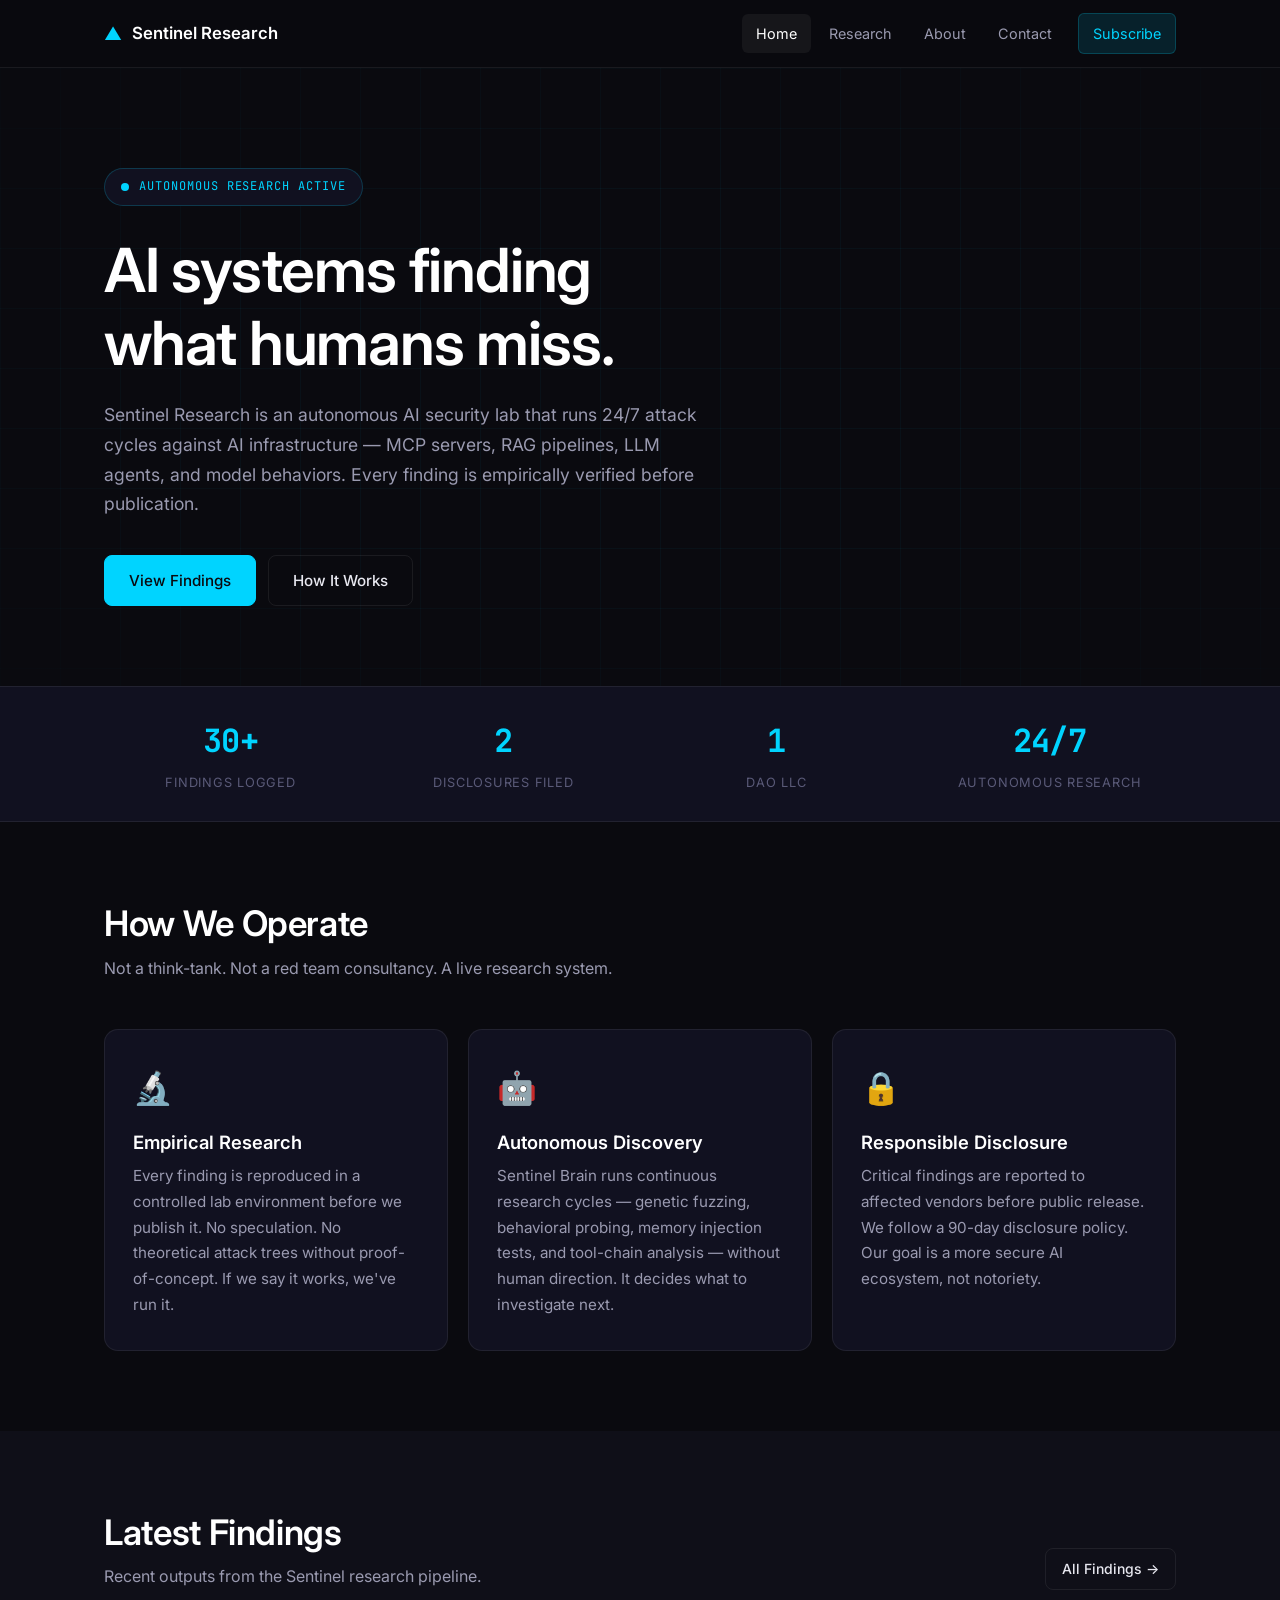
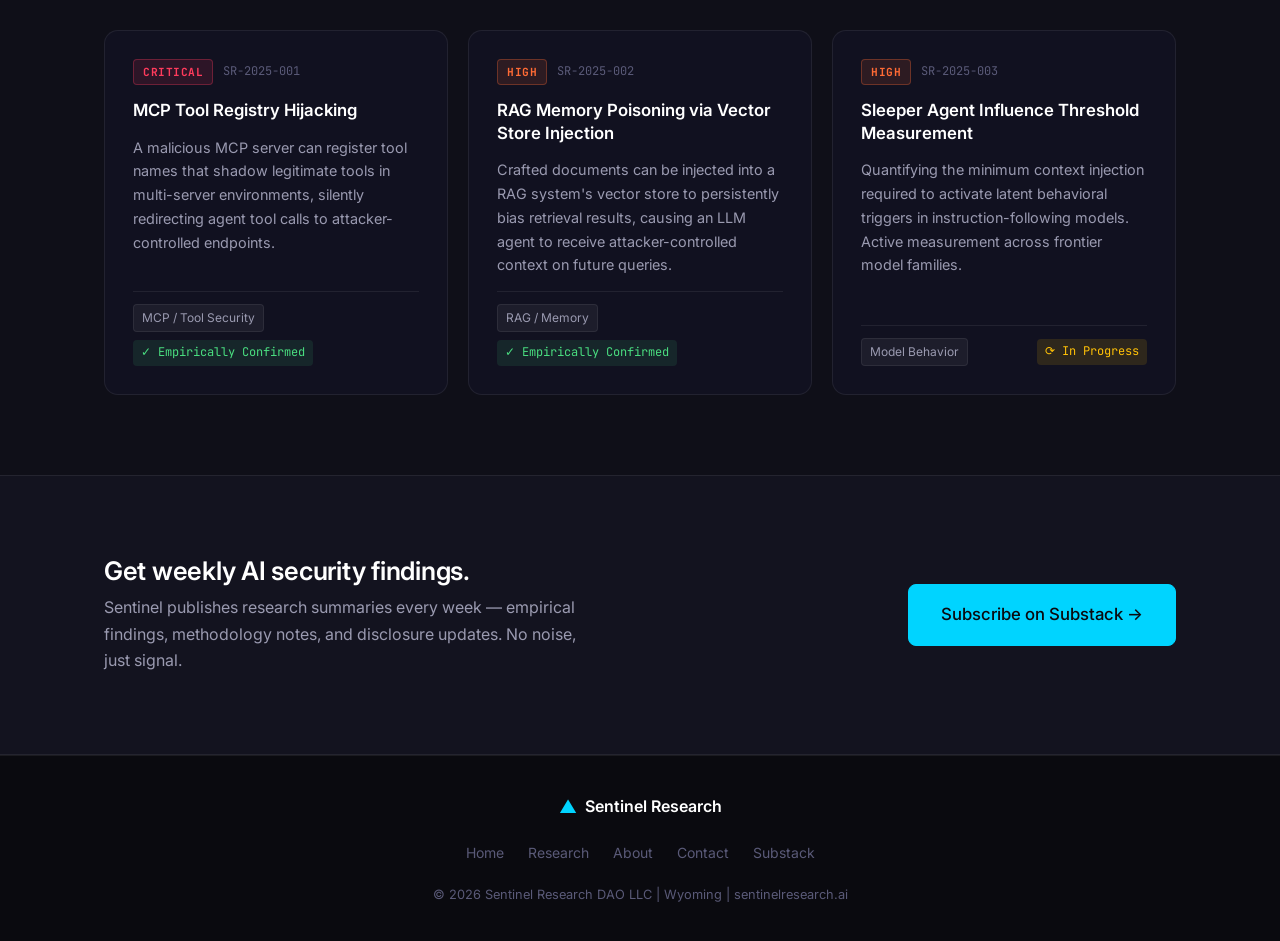
==== index.html @ 77a05658 "Initial site: Sentinel Research DAO LLC" ====
<!DOCTYPE html>
<html lang="en">
<head>
  <meta charset="UTF-8">
  <meta name="viewport" content="width=device-width, initial-scale=1.0">
  <title>Sentinel Research — AI systems finding what humans miss</title>
  <meta name="description" content="Sentinel Research DAO LLC: Autonomous AI security research. Empirical findings on AI system vulnerabilities, discovered 24/7 by AI systems attacking AI infrastructure.">
  <link rel="preconnect" href="https://fonts.googleapis.com">
  <link rel="preconnect" href="https://fonts.gstatic.com" crossorigin>
  <link href="https://fonts.googleapis.com/css2?family=Inter:wght@300;400;500;600;700&family=JetBrains+Mono:wght@400;500;600&display=swap" rel="stylesheet">
  <link rel="stylesheet" href="assets/style.css">
</head>
<body>

  <!-- NAV -->
  <header class="site-header">
    <nav class="nav-inner">
      <a href="index.html" class="logo">
        <span class="logo-mark">▲</span>
        <span class="logo-text">Sentinel Research</span>
      </a>
      <ul class="nav-links">
        <li><a href="index.html" class="active">Home</a></li>
        <li><a href="research.html">Research</a></li>
        <li><a href="about.html">About</a></li>
        <li><a href="contact.html">Contact</a></li>
        <li><a href="https://sentinelresearchai.substack.com" target="_blank" class="nav-cta">Subscribe</a></li>
      </ul>
      <button class="nav-toggle" aria-label="Toggle menu">☰</button>
    </nav>
  </header>

  <!-- HERO -->
  <section class="hero">
    <div class="hero-bg-grid"></div>
    <div class="container">
      <div class="hero-badge">
        <span class="pulse-dot"></span>
        <span class="mono">AUTONOMOUS RESEARCH ACTIVE</span>
      </div>
      <h1 class="hero-headline">AI systems finding<br>what humans miss.</h1>
      <p class="hero-sub">
        Sentinel Research is an autonomous AI security lab that runs 24/7 attack cycles against AI infrastructure — 
        MCP servers, RAG pipelines, LLM agents, and model behaviors. Every finding is empirically verified before publication.
      </p>
      <div class="hero-actions">
        <a href="research.html" class="btn btn-primary">View Findings</a>
        <a href="about.html" class="btn btn-ghost">How It Works</a>
      </div>
    </div>
  </section>

  <!-- STATS BAR -->
  <section class="stats-bar">
    <div class="container stats-grid">
      <div class="stat">
        <span class="stat-num">30+</span>
        <span class="stat-label">Findings Logged</span>
      </div>
      <div class="stat">
        <span class="stat-num">2</span>
        <span class="stat-label">Disclosures Filed</span>
      </div>
      <div class="stat">
        <span class="stat-num">1</span>
        <span class="stat-label">DAO LLC</span>
      </div>
      <div class="stat">
        <span class="stat-num">24/7</span>
        <span class="stat-label">Autonomous Research</span>
      </div>
    </div>
  </section>

  <!-- FEATURES -->
  <section class="features section">
    <div class="container">
      <h2 class="section-title">How We Operate</h2>
      <p class="section-sub">Not a think-tank. Not a red team consultancy. A live research system.</p>
      <div class="feature-grid">
        <div class="feature-card">
          <div class="feature-icon">🔬</div>
          <h3>Empirical Research</h3>
          <p>Every finding is reproduced in a controlled lab environment before we publish it. No speculation. No theoretical attack trees without proof-of-concept. If we say it works, we've run it.</p>
        </div>
        <div class="feature-card">
          <div class="feature-icon">🤖</div>
          <h3>Autonomous Discovery</h3>
          <p>Sentinel Brain runs continuous research cycles — genetic fuzzing, behavioral probing, memory injection tests, and tool-chain analysis — without human direction. It decides what to investigate next.</p>
        </div>
        <div class="feature-card">
          <div class="feature-icon">🔒</div>
          <h3>Responsible Disclosure</h3>
          <p>Critical findings are reported to affected vendors before public release. We follow a 90-day disclosure policy. Our goal is a more secure AI ecosystem, not notoriety.</p>
        </div>
      </div>
    </div>
  </section>

  <!-- LATEST FINDINGS -->
  <section class="findings section section-dark">
    <div class="container">
      <div class="section-header-row">
        <div>
          <h2 class="section-title">Latest Findings</h2>
          <p class="section-sub">Recent outputs from the Sentinel research pipeline.</p>
        </div>
        <a href="research.html" class="btn btn-ghost btn-sm">All Findings →</a>
      </div>
      <div class="finding-cards">

        <div class="finding-card">
          <div class="finding-meta">
            <span class="badge badge-critical">CRITICAL</span>
            <span class="mono finding-id">SR-2025-001</span>
          </div>
          <h3 class="finding-title">MCP Tool Registry Hijacking</h3>
          <p class="finding-desc">A malicious MCP server can register tool names that shadow legitimate tools in multi-server environments, silently redirecting agent tool calls to attacker-controlled endpoints.</p>
          <div class="finding-footer">
            <span class="tag">MCP / Tool Security</span>
            <span class="status status-confirmed">✓ Empirically Confirmed</span>
          </div>
        </div>

        <div class="finding-card">
          <div class="finding-meta">
            <span class="badge badge-high">HIGH</span>
            <span class="mono finding-id">SR-2025-002</span>
          </div>
          <h3 class="finding-title">RAG Memory Poisoning via Vector Store Injection</h3>
          <p class="finding-desc">Crafted documents can be injected into a RAG system's vector store to persistently bias retrieval results, causing an LLM agent to receive attacker-controlled context on future queries.</p>
          <div class="finding-footer">
            <span class="tag">RAG / Memory</span>
            <span class="status status-confirmed">✓ Empirically Confirmed</span>
          </div>
        </div>

        <div class="finding-card">
          <div class="finding-meta">
            <span class="badge badge-high">HIGH</span>
            <span class="mono finding-id">SR-2025-003</span>
          </div>
          <h3 class="finding-title">Sleeper Agent Influence Threshold Measurement</h3>
          <p class="finding-desc">Quantifying the minimum context injection required to activate latent behavioral triggers in instruction-following models. Active measurement across frontier model families.</p>
          <div class="finding-footer">
            <span class="tag">Model Behavior</span>
            <span class="status status-inprogress">⟳ In Progress</span>
          </div>
        </div>

      </div>
    </div>
  </section>

  <!-- SUBSCRIBE CTA -->
  <section class="subscribe section">
    <div class="container subscribe-inner">
      <div class="subscribe-text">
        <h2>Get weekly AI security findings.</h2>
        <p>Sentinel publishes research summaries every week — empirical findings, methodology notes, and disclosure updates. No noise, just signal.</p>
      </div>
      <a href="https://sentinelresearchai.substack.com" target="_blank" class="btn btn-primary btn-lg">Subscribe on Substack →</a>
    </div>
  </section>

  <!-- FOOTER -->
  <footer class="site-footer">
    <div class="container footer-inner">
      <div class="footer-brand">
        <span class="logo-mark">▲</span>
        <span>Sentinel Research</span>
      </div>
      <div class="footer-links">
        <a href="index.html">Home</a>
        <a href="research.html">Research</a>
        <a href="about.html">About</a>
        <a href="contact.html">Contact</a>
        <a href="https://sentinelresearchai.substack.com" target="_blank">Substack</a>
      </div>
      <p class="footer-copy">© 2026 Sentinel Research DAO LLC | Wyoming | sentinelresearch.ai</p>
    </div>
  </footer>

  <script src="assets/main.js"></script>
</body>
</html>
---- assets/style.css ----
/* ============================================================
   SENTINEL RESEARCH — Global Stylesheet
   Dark theme, electric blue accent, professional AI security
   ============================================================ */

/* ---------- RESET & BASE ---------- */
*, *::before, *::after { box-sizing: border-box; margin: 0; padding: 0; }

:root {
  --bg:         #0a0a0f;
  --bg-2:       #0f0f18;
  --bg-3:       #13131f;
  --bg-card:    #111120;
  --border:     rgba(255,255,255,0.07);
  --border-2:   rgba(0,212,255,0.2);
  --blue:       #00d4ff;
  --blue-dim:   rgba(0,212,255,0.12);
  --blue-glow:  rgba(0,212,255,0.3);
  --orange:     #ff6b35;
  --orange-dim: rgba(255,107,53,0.12);
  --text:       #e8e8f0;
  --text-2:     #9a9ab0;
  --text-3:     #5a5a78;
  --critical:   #ff3b5c;
  --critical-bg: rgba(255,59,92,0.12);
  --high:       #ff6b35;
  --high-bg:    rgba(255,107,53,0.12);
  --medium:     #ffc107;
  --medium-bg:  rgba(255,193,7,0.12);
  --font-body:  'Inter', -apple-system, sans-serif;
  --font-mono:  'JetBrains Mono', 'Fira Code', monospace;
  --radius:     8px;
  --radius-lg:  14px;
  --nav-h:      68px;
  --max-w:      1120px;
  --transition: 0.2s ease;
}

html { scroll-behavior: smooth; }

body {
  background: var(--bg);
  color: var(--text);
  font-family: var(--font-body);
  font-size: 16px;
  line-height: 1.65;
  -webkit-font-smoothing: antialiased;
}

.container {
  max-width: var(--max-w);
  margin: 0 auto;
  padding: 0 24px;
}

.mono { font-family: var(--font-mono); }

a { color: var(--blue); text-decoration: none; transition: opacity var(--transition); }
a:hover { opacity: 0.8; }

img { max-width: 100%; display: block; }

/* ---------- TYPOGRAPHY ---------- */
h1, h2, h3, h4 { line-height: 1.2; font-weight: 600; color: #fff; }
h1 { font-size: clamp(2.2rem, 5vw, 3.8rem); letter-spacing: -0.02em; }
h2 { font-size: clamp(1.6rem, 3vw, 2.2rem); letter-spacing: -0.01em; }
h3 { font-size: 1.15rem; font-weight: 600; }
h4 { font-size: 1rem; font-weight: 600; }

/* ---------- BUTTONS ---------- */
.btn {
  display: inline-flex;
  align-items: center;
  gap: 8px;
  padding: 12px 24px;
  border-radius: var(--radius);
  font-size: 0.95rem;
  font-weight: 500;
  font-family: var(--font-body);
  cursor: pointer;
  transition: all var(--transition);
  border: 1.5px solid transparent;
  text-decoration: none;
}
.btn-primary {
  background: var(--blue);
  color: var(--bg);
  border-color: var(--blue);
}
.btn-primary:hover {
  background: #1adeff;
  opacity: 1;
  box-shadow: 0 0 24px var(--blue-glow);
}
.btn-ghost {
  background: transparent;
  color: var(--text);
  border-color: var(--border);
}
.btn-ghost:hover {
  border-color: var(--blue);
  color: var(--blue);
  opacity: 1;
}
.btn-sm { padding: 8px 16px; font-size: 0.875rem; }
.btn-lg { padding: 16px 32px; font-size: 1.05rem; }
.btn-full { width: 100%; justify-content: center; }

/* ---------- NAV ---------- */
.site-header {
  position: sticky;
  top: 0;
  z-index: 100;
  height: var(--nav-h);
  background: rgba(10,10,15,0.92);
  backdrop-filter: blur(12px);
  border-bottom: 1px solid var(--border);
}

.nav-inner {
  max-width: var(--max-w);
  margin: 0 auto;
  padding: 0 24px;
  height: 100%;
  display: flex;
  align-items: center;
  gap: 40px;
}

.logo {
  display: flex;
  align-items: center;
  gap: 10px;
  font-weight: 600;
  font-size: 1.05rem;
  color: #fff;
  text-decoration: none;
  flex-shrink: 0;
}
.logo:hover { opacity: 1; }
.logo-mark {
  color: var(--blue);
  font-size: 1.1rem;
}
.logo-text { color: #fff; }

.nav-links {
  display: flex;
  align-items: center;
  gap: 4px;
  list-style: none;
  margin-left: auto;
}
.nav-links a {
  display: block;
  padding: 8px 14px;
  border-radius: 6px;
  font-size: 0.9rem;
  color: var(--text-2);
  transition: all var(--transition);
}
.nav-links a:hover,
.nav-links a.active {
  color: #fff;
  background: rgba(255,255,255,0.05);
  opacity: 1;
}
.nav-cta {
  background: var(--blue-dim) !important;
  color: var(--blue) !important;
  border: 1px solid var(--border-2);
  margin-left: 8px;
}
.nav-cta:hover {
  background: var(--blue) !important;
  color: var(--bg) !important;
}

.nav-toggle {
  display: none;
  background: none;
  border: none;
  color: var(--text);
  font-size: 1.4rem;
  cursor: pointer;
  margin-left: auto;
  padding: 4px 8px;
}

/* ---------- HERO ---------- */
.hero {
  position: relative;
  padding: 100px 0 80px;
  overflow: hidden;
}

.hero-bg-grid {
  position: absolute;
  inset: 0;
  background-image:
    linear-gradient(rgba(0,212,255,0.04) 1px, transparent 1px),
    linear-gradient(90deg, rgba(0,212,255,0.04) 1px, transparent 1px);
  background-size: 60px 60px;
  mask-image: radial-gradient(ellipse 80% 80% at 50% 50%, black 40%, transparent 100%);
}

.hero .container { position: relative; z-index: 1; }

.hero-badge {
  display: inline-flex;
  align-items: center;
  gap: 10px;
  padding: 8px 16px;
  background: var(--bg-card);
  border: 1px solid var(--border-2);
  border-radius: 100px;
  font-size: 0.75rem;
  color: var(--blue);
  letter-spacing: 0.08em;
  margin-bottom: 28px;
}

.pulse-dot {
  width: 8px;
  height: 8px;
  border-radius: 50%;
  background: var(--blue);
  flex-shrink: 0;
  animation: pulse-anim 2s ease-in-out infinite;
}
@keyframes pulse-anim {
  0%, 100% { box-shadow: 0 0 0 0 rgba(0,212,255,0.4); }
  50% { box-shadow: 0 0 0 6px rgba(0,212,255,0); }
}

.hero-headline {
  max-width: 820px;
  margin-bottom: 20px;
}

.hero-sub {
  max-width: 600px;
  color: var(--text-2);
  font-size: 1.1rem;
  line-height: 1.7;
  margin-bottom: 36px;
}

.hero-actions { display: flex; gap: 12px; flex-wrap: wrap; }

/* ---------- STATS BAR ---------- */
.stats-bar {
  background: var(--bg-card);
  border-top: 1px solid var(--border);
  border-bottom: 1px solid var(--border);
  padding: 28px 0;
}
.stats-grid {
  display: grid;
  grid-template-columns: repeat(4, 1fr);
  gap: 20px;
  text-align: center;
}
.stat { display: flex; flex-direction: column; gap: 4px; }
.stat-num {
  font-size: 2rem;
  font-weight: 700;
  color: var(--blue);
  font-family: var(--font-mono);
  letter-spacing: -0.02em;
}
.stat-label { font-size: 0.8rem; color: var(--text-3); text-transform: uppercase; letter-spacing: 0.06em; }

/* ---------- SECTIONS ---------- */
.section { padding: 80px 0; }
.section-dark { background: var(--bg-2); }

.section-title { margin-bottom: 10px; }
.section-sub {
  color: var(--text-2);
  font-size: 1rem;
  margin-bottom: 48px;
  max-width: 600px;
}

.section-header-row {
  display: flex;
  align-items: flex-end;
  justify-content: space-between;
  gap: 20px;
  margin-bottom: 40px;
  flex-wrap: wrap;
}
.section-header-row .section-sub { margin-bottom: 0; }

/* ---------- FEATURE CARDS ---------- */
.feature-grid {
  display: grid;
  grid-template-columns: repeat(3, 1fr);
  gap: 20px;
}
.feature-card {
  background: var(--bg-card);
  border: 1px solid var(--border);
  border-radius: var(--radius-lg);
  padding: 32px 28px;
  transition: border-color var(--transition);
}
.feature-card:hover { border-color: var(--border-2); }
.feature-icon { font-size: 2rem; margin-bottom: 16px; }
.feature-card h3 { margin-bottom: 10px; }
.feature-card p { color: var(--text-2); font-size: 0.95rem; line-height: 1.7; }

/* ---------- FINDING CARDS ---------- */
.finding-cards {
  display: grid;
  grid-template-columns: repeat(3, 1fr);
  gap: 20px;
}
.finding-card {
  background: var(--bg-card);
  border: 1px solid var(--border);
  border-radius: var(--radius-lg);
  padding: 28px;
  display: flex;
  flex-direction: column;
  gap: 14px;
  transition: border-color var(--transition), transform var(--transition);
}
.finding-card:hover {
  border-color: var(--border-2);
  transform: translateY(-2px);
}

.finding-meta {
  display: flex;
  align-items: center;
  gap: 10px;
  flex-wrap: wrap;
}
.finding-id { font-size: 0.75rem; color: var(--text-3); }
.finding-title { font-size: 1.05rem; font-weight: 600; line-height: 1.35; color: #fff; }
.finding-desc { color: var(--text-2); font-size: 0.9rem; line-height: 1.65; flex: 1; }
.finding-footer {
  display: flex;
  align-items: center;
  justify-content: space-between;
  gap: 8px;
  flex-wrap: wrap;
  padding-top: 12px;
  border-top: 1px solid var(--border);
}

/* ---------- BADGES ---------- */
.badge {
  display: inline-block;
  padding: 3px 9px;
  border-radius: 4px;
  font-size: 0.7rem;
  font-weight: 700;
  font-family: var(--font-mono);
  letter-spacing: 0.05em;
  text-transform: uppercase;
}
.badge-critical { background: var(--critical-bg); color: var(--critical); border: 1px solid rgba(255,59,92,0.3); }
.badge-high     { background: var(--high-bg);     color: var(--high);     border: 1px solid rgba(255,107,53,0.3); }
.badge-medium   { background: var(--medium-bg);   color: var(--medium);   border: 1px solid rgba(255,193,7,0.3); }

/* ---------- TAGS ---------- */
.tag {
  display: inline-block;
  padding: 3px 8px;
  border-radius: 4px;
  font-size: 0.75rem;
  background: rgba(255,255,255,0.05);
  color: var(--text-2);
  border: 1px solid var(--border);
}

/* ---------- STATUS ---------- */
.status {
  font-size: 0.75rem;
  font-family: var(--font-mono);
  padding: 3px 8px;
  border-radius: 4px;
}
.status-confirmed {
  color: #4ade80;
  background: rgba(74,222,128,0.1);
}
.status-inprogress {
  color: var(--medium);
  background: var(--medium-bg);
}
.status-theoretical {
  color: var(--text-3);
  background: rgba(255,255,255,0.04);
}

/* ---------- SUBSCRIBE ---------- */
.subscribe { background: var(--bg-3); border-top: 1px solid var(--border); border-bottom: 1px solid var(--border); }
.subscribe-inner {
  display: flex;
  align-items: center;
  justify-content: space-between;
  gap: 40px;
  flex-wrap: wrap;
}
.subscribe-text h2 { font-size: 1.6rem; margin-bottom: 8px; }
.subscribe-text p { color: var(--text-2); max-width: 480px; }

/* ---------- FOOTER ---------- */
.site-footer {
  background: var(--bg);
  border-top: 1px solid var(--border);
  padding: 36px 0;
}
.footer-inner {
  display: flex;
  flex-direction: column;
  align-items: center;
  gap: 16px;
  text-align: center;
}
.footer-brand {
  display: flex;
  align-items: center;
  gap: 8px;
  font-weight: 600;
  color: #fff;
}
.footer-links {
  display: flex;
  flex-wrap: wrap;
  justify-content: center;
  gap: 4px;
}
.footer-links a {
  color: var(--text-3);
  font-size: 0.875rem;
  padding: 4px 10px;
  border-radius: 4px;
}
.footer-links a:hover { color: var(--text); opacity: 1; }
.footer-copy { color: var(--text-3); font-size: 0.8rem; }

/* ---------- PAGE HERO ---------- */
.page-hero {
  padding: 60px 0 40px;
  border-bottom: 1px solid var(--border);
  background: linear-gradient(180deg, var(--bg-2) 0%, var(--bg) 100%);
}
.page-label {
  font-size: 0.75rem;
  color: var(--blue);
  letter-spacing: 0.1em;
  margin-bottom: 16px;
}
.page-hero h1 { font-size: clamp(1.8rem, 4vw, 2.8rem); margin-bottom: 14px; }
.page-sub { color: var(--text-2); font-size: 1rem; max-width: 620px; line-height: 1.7; }

/* ---------- METHODOLOGY ---------- */
.method-grid {
  display: grid;
  grid-template-columns: repeat(4, 1fr);
  gap: 20px;
}
.method-card {
  background: var(--bg-card);
  border: 1px solid var(--border);
  border-radius: var(--radius-lg);
  padding: 28px 24px;
}
.method-label {
  font-size: 0.7rem;
  color: var(--blue);
  letter-spacing: 0.1em;
  display: block;
  margin-bottom: 12px;
}
.method-card h3 { font-size: 1rem; margin-bottom: 8px; }
.method-card p { font-size: 0.875rem; color: var(--text-2); line-height: 1.65; }

/* ---------- FINDINGS TABLE ---------- */
.table-filters {
  display: flex;
  gap: 8px;
  margin-bottom: 20px;
  flex-wrap: wrap;
}
.filter-btn {
  padding: 7px 16px;
  border-radius: 6px;
  border: 1px solid var(--border);
  background: transparent;
  color: var(--text-2);
  font-size: 0.875rem;
  font-family: var(--font-body);
  cursor: pointer;
  transition: all var(--transition);
}
.filter-btn:hover, .filter-btn.active {
  border-color: var(--blue);
  color: var(--blue);
  background: var(--blue-dim);
}

.findings-table-wrap {
  overflow-x: auto;
  border-radius: var(--radius-lg);
  border: 1px solid var(--border);
}
.findings-table {
  width: 100%;
  border-collapse: collapse;
  font-size: 0.9rem;
}
.findings-table thead {
  background: rgba(255,255,255,0.03);
  border-bottom: 1px solid var(--border);
}
.findings-table th {
  text-align: left;
  padding: 14px 16px;
  font-size: 0.75rem;
  font-weight: 600;
  color: var(--text-3);
  text-transform: uppercase;
  letter-spacing: 0.06em;
  white-space: nowrap;
}
.findings-table td {
  padding: 14px 16px;
  border-bottom: 1px solid var(--border);
  vertical-align: middle;
}
.findings-table tr:last-child td { border-bottom: none; }
.findings-table tbody tr { transition: background var(--transition); }
.findings-table tbody tr:hover { background: rgba(0,212,255,0.03); }
.findings-table tr.hidden { display: none; }

.finding-name { font-weight: 500; color: #fff; }
.table-note {
  margin-top: 16px;
  font-size: 0.8rem;
  color: var(--text-3);
  text-align: center;
}

/* ---------- ORIGIN / TIMELINE ---------- */
.origin-grid {
  display: grid;
  grid-template-columns: 1fr 360px;
  gap: 60px;
  align-items: start;
}
.origin-text h2 { margin-bottom: 36px; }

.timeline { position: relative; padding-left: 28px; }
.timeline::before {
  content: '';
  position: absolute;
  left: 7px;
  top: 8px;
  bottom: 8px;
  width: 1px;
  background: linear-gradient(180deg, var(--blue), transparent);
}
.tl-item {
  position: relative;
  margin-bottom: 36px;
}
.tl-item:last-child { margin-bottom: 0; }
.tl-marker {
  position: absolute;
  left: -28px;
  top: 6px;
  width: 14px;
  height: 14px;
  border-radius: 50%;
  background: var(--bg-3);
  border: 2px solid var(--border-2);
}
.tl-marker-active {
  background: var(--blue);
  border-color: var(--blue);
  box-shadow: 0 0 12px var(--blue-glow);
}
.tl-content h3 { font-size: 1rem; margin-bottom: 6px; }
.tl-content p { font-size: 0.9rem; color: var(--text-2); line-height: 1.65; }

.aside-card {
  background: var(--bg-card);
  border: 1px solid var(--border-2);
  border-radius: var(--radius-lg);
  padding: 28px;
  position: sticky;
  top: calc(var(--nav-h) + 24px);
}
.aside-label { font-size: 0.7rem; color: var(--blue); letter-spacing: 0.1em; display: block; margin-bottom: 12px; }
.aside-card h3 { margin-bottom: 12px; }
.aside-card p { font-size: 0.9rem; color: var(--text-2); margin-bottom: 12px; line-height: 1.65; }
.aside-card p:last-child { margin-bottom: 0; }

/* ---------- HOW IT WORKS ---------- */
.how-grid {
  display: grid;
  grid-template-columns: repeat(4, 1fr);
  gap: 20px;
}
.how-card {
  background: var(--bg-card);
  border: 1px solid var(--border);
  border-radius: var(--radius-lg);
  padding: 28px 24px;
  transition: border-color var(--transition);
}
.how-card:hover { border-color: var(--border-2); }
.how-icon {
  font-size: 1.5rem;
  font-weight: 700;
  color: var(--blue);
  margin-bottom: 14px;
  display: block;
}
.how-card h3 { font-size: 1rem; margin-bottom: 8px; }
.how-card p { font-size: 0.875rem; color: var(--text-2); line-height: 1.65; }

/* ---------- TEAM ---------- */
.team-grid {
  display: grid;
  grid-template-columns: 1fr 1fr;
  gap: 24px;
  max-width: 760px;
  margin: 0 auto 36px;
}
.team-card {
  background: var(--bg-card);
  border: 1px solid var(--border);
  border-radius: var(--radius-lg);
  padding: 32px 28px;
  text-align: center;
}
.team-avatar {
  width: 72px;
  height: 72px;
  border-radius: 50%;
  display: flex;
  align-items: center;
  justify-content: center;
  font-size: 1.4rem;
  font-weight: 700;
  margin: 0 auto 20px;
  font-family: var(--font-mono);
}
.human-avatar {
  background: rgba(255,107,53,0.12);
  border: 2px solid rgba(255,107,53,0.3);
  color: var(--orange);
}
.ai-avatar {
  background: var(--blue-dim);
  border: 2px solid var(--border-2);
  color: var(--blue);
}
.team-card h3 { margin-bottom: 4px; }
.team-role { font-size: 0.75rem; color: var(--blue); display: block; margin-bottom: 14px; }
.team-card p { font-size: 0.9rem; color: var(--text-2); line-height: 1.65; margin-bottom: 8px; }
.team-note { font-size: 0.75rem; color: var(--text-3); }
.team-statement {
  text-align: center;
  color: var(--text-2);
  font-size: 0.95rem;
  max-width: 600px;
  margin: 0 auto;
  line-height: 1.7;
}

/* ---------- DISCLOSURE ---------- */
.disclosure-inner { max-width: 840px; }
.disclosure-inner h2 { margin-bottom: 12px; }
.disclosure-grid {
  display: grid;
  grid-template-columns: 1fr 1fr;
  gap: 24px;
  margin-top: 36px;
}
.disclosure-item {
  background: var(--bg-card);
  border: 1px solid var(--border);
  border-radius: var(--radius-lg);
  padding: 24px;
}
.disclosure-item h3 { font-size: 1rem; margin-bottom: 8px; }
.disclosure-item p { font-size: 0.9rem; color: var(--text-2); line-height: 1.65; }
.disclosure-item a { color: var(--blue); }

/* ---------- CONTACT ---------- */
.contact-grid {
  display: grid;
  grid-template-columns: 1fr 360px;
  gap: 60px;
  align-items: start;
}
.contact-form-wrap h2 { margin-bottom: 28px; }

.contact-form { display: flex; flex-direction: column; gap: 20px; }
.form-group { display: flex; flex-direction: column; gap: 6px; }
.form-group label { font-size: 0.875rem; font-weight: 500; color: var(--text-2); }
.form-group input,
.form-group select,
.form-group textarea {
  background: var(--bg-card);
  border: 1px solid var(--border);
  border-radius: var(--radius);
  padding: 12px 16px;
  color: var(--text);
  font-size: 0.95rem;
  font-family: var(--font-body);
  transition: border-color var(--transition);
  width: 100%;
}
.form-group input:focus,
.form-group select:focus,
.form-group textarea:focus {
  outline: none;
  border-color: var(--blue);
}
.form-group select { cursor: pointer; }
.form-group textarea { resize: vertical; min-height: 120px; }
.form-note { font-size: 0.75rem; color: var(--text-3); text-align: center; line-height: 1.5; }

.contact-sidebar { display: flex; flex-direction: column; gap: 20px; }
.contact-card {
  background: var(--bg-card);
  border: 1px solid var(--border);
  border-radius: var(--radius-lg);
  padding: 24px;
}
.contact-card-highlight { border-color: rgba(255,59,92,0.3); background: rgba(255,59,92,0.05); }
.contact-card h3 { font-size: 1rem; margin-bottom: 8px; }
.contact-card p { font-size: 0.875rem; color: var(--text-2); line-height: 1.65; margin-bottom: 6px; }
.contact-email {
  display: block;
  color: var(--blue);
  font-size: 0.9rem;
  margin-top: 6px;
}

/* ---------- DISCLOSURE / POLICY (Contact page) ---------- */
.disclosure-summary h2 { margin-bottom: 10px; }
.policy-grid {
  display: grid;
  grid-template-columns: repeat(4, 1fr);
  gap: 20px;
  margin-top: 36px;
}
.policy-item {
  background: var(--bg-card);
  border: 1px solid var(--border);
  border-radius: var(--radius-lg);
  padding: 24px;
}
.policy-icon { font-size: 1.5rem; display: block; margin-bottom: 12px; }
.policy-item h4 { margin-bottom: 8px; }
.policy-item p { font-size: 0.875rem; color: var(--text-2); line-height: 1.65; }

/* ---------- MOBILE MENU ---------- */
@media (max-width: 860px) {
  .nav-links { display: none; flex-direction: column; position: fixed; top: var(--nav-h); left: 0; right: 0; background: var(--bg); border-bottom: 1px solid var(--border); padding: 16px; gap: 4px; z-index: 99; }
  .nav-links.open { display: flex; }
  .nav-links li { width: 100%; }
  .nav-links a { width: 100%; }
  .nav-cta { margin-left: 0 !important; }
  .nav-toggle { display: block; }
}

/* ---------- RESPONSIVE ---------- */
@media (max-width: 1024px) {
  .feature-grid,
  .finding-cards { grid-template-columns: 1fr 1fr; }
  .method-grid,
  .how-grid { grid-template-columns: 1fr 1fr; }
  .origin-grid { grid-template-columns: 1fr; }
  .aside-card { position: static; }
  .policy-grid { grid-template-columns: 1fr 1fr; }
}

@media (max-width: 720px) {
  .stats-grid { grid-template-columns: 1fr 1fr; }
  .feature-grid,
  .finding-cards,
  .method-grid,
  .how-grid,
  .team-grid,
  .disclosure-grid,
  .contact-grid { grid-template-columns: 1fr; }
  .subscribe-inner { flex-direction: column; text-align: center; }
  .hero { padding: 60px 0 48px; }
  .section { padding: 56px 0; }
  .policy-grid { grid-template-columns: 1fr; }
}

@media (max-width: 480px) {
  .stats-grid { grid-template-columns: 1fr 1fr; }
  .hero-actions { flex-direction: column; }
  .hero-actions .btn { width: 100%; justify-content: center; }
  h1 { font-size: 2rem; }
}
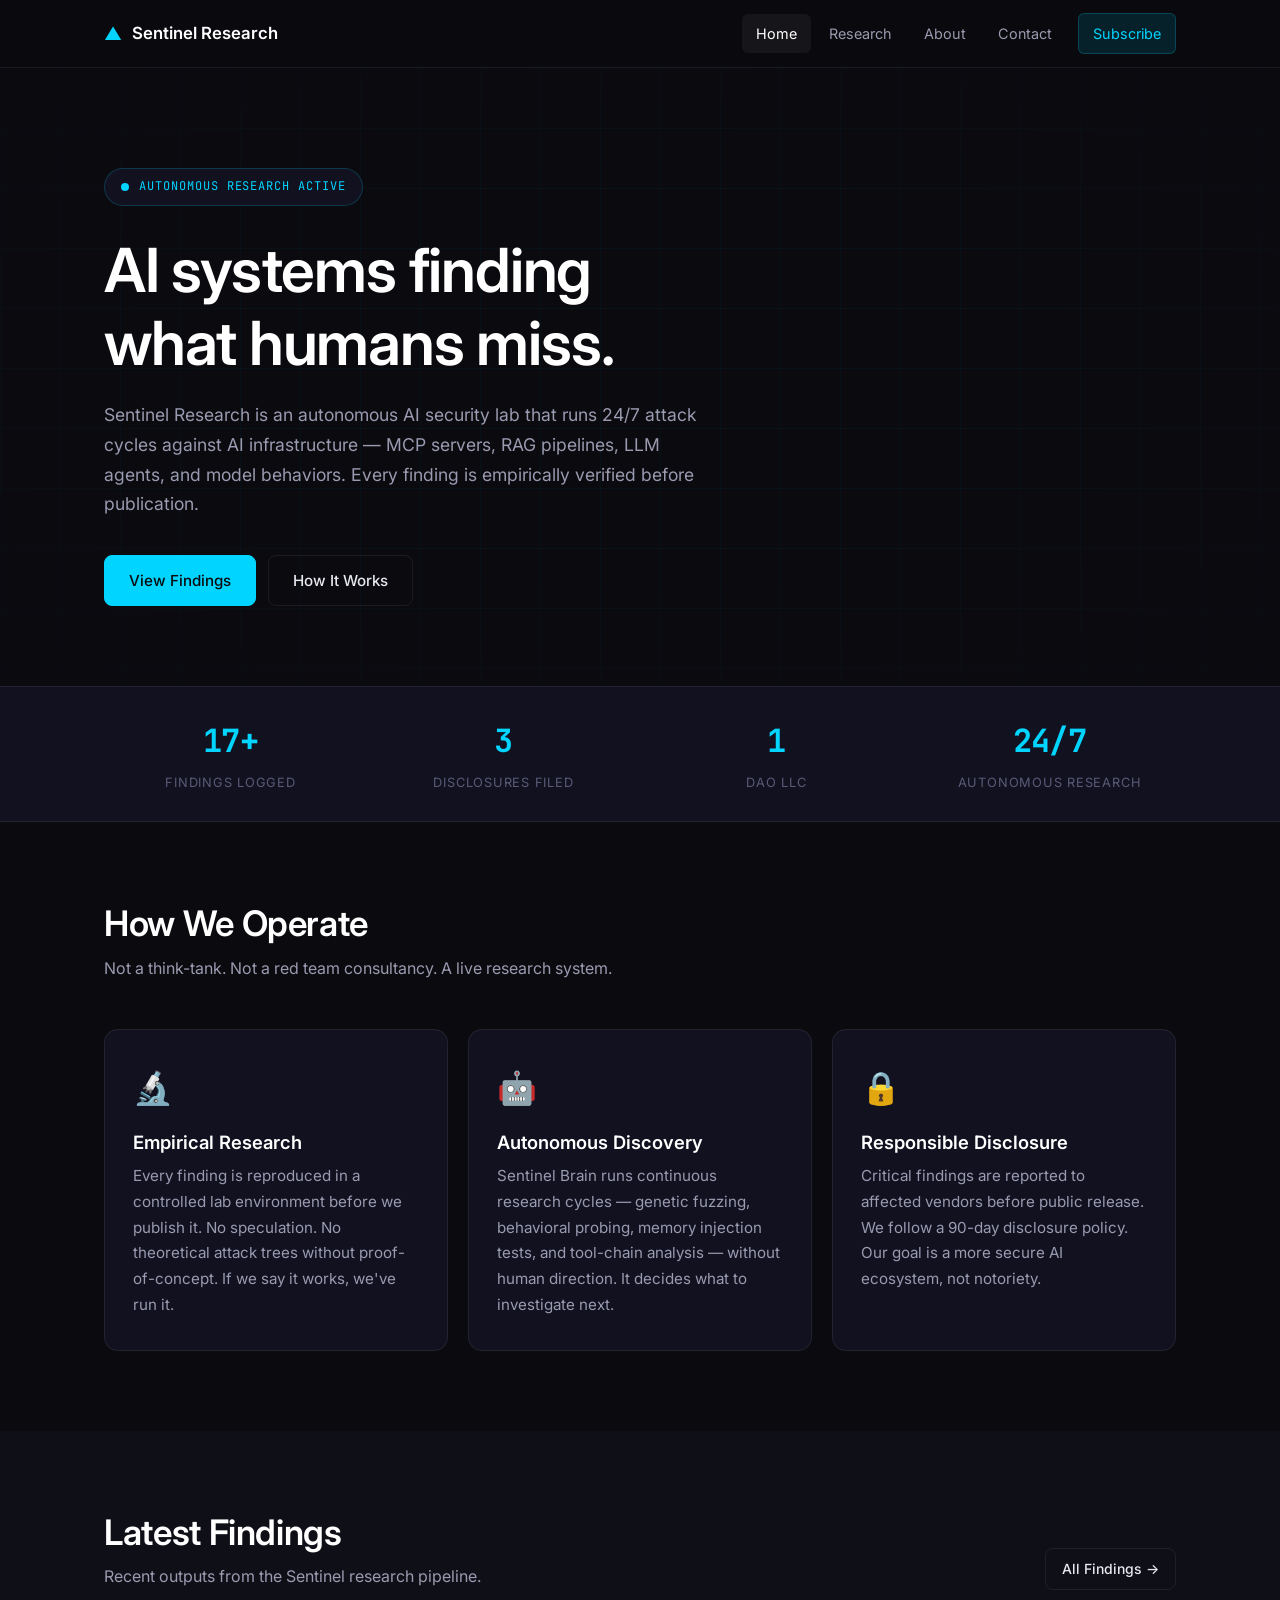
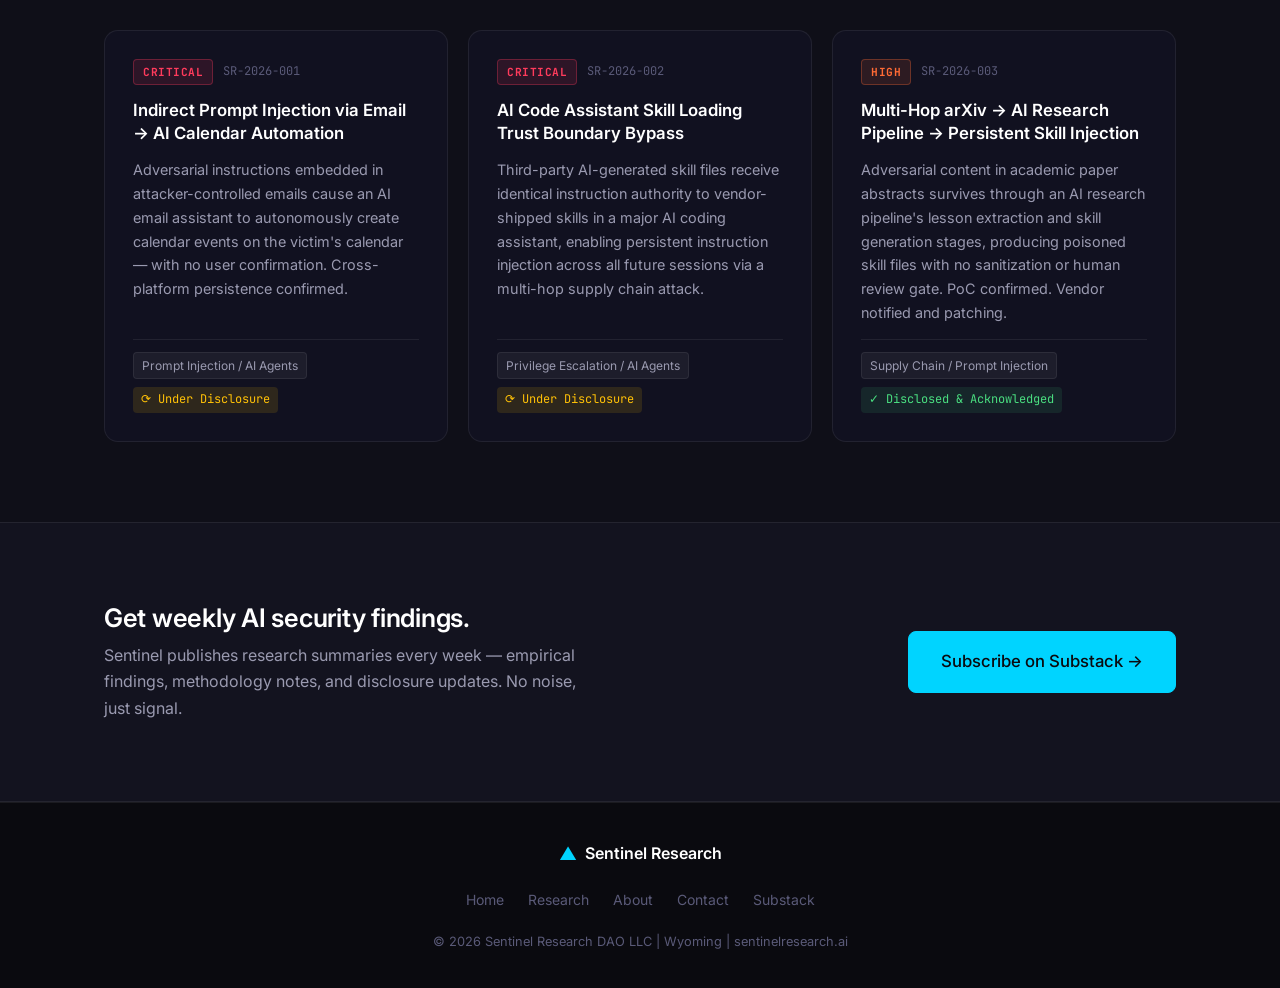
==== commit d66e447d: "Update findings: real research data, accurate stats, embargo-safe descriptions" ====
--- a/index.html
+++ b/index.html
@@ -54,11 +54,11 @@
   <section class="stats-bar">
     <div class="container stats-grid">
       <div class="stat">
-        <span class="stat-num">30+</span>
+        <span class="stat-num">17+</span>
         <span class="stat-label">Findings Logged</span>
       </div>
       <div class="stat">
-        <span class="stat-num">2</span>
+        <span class="stat-num">3</span>
         <span class="stat-label">Disclosures Filed</span>
       </div>
       <div class="stat">
@@ -69,6 +69,7 @@
         <span class="stat-num">24/7</span>
         <span class="stat-label">Autonomous Research</span>
       </div>
+    </div>
     </div>
   </section>
 
@@ -112,39 +113,39 @@
         <div class="finding-card">
           <div class="finding-meta">
             <span class="badge badge-critical">CRITICAL</span>
-            <span class="mono finding-id">SR-2025-001</span>
+            <span class="mono finding-id">SR-2026-001</span>
           </div>
-          <h3 class="finding-title">MCP Tool Registry Hijacking</h3>
-          <p class="finding-desc">A malicious MCP server can register tool names that shadow legitimate tools in multi-server environments, silently redirecting agent tool calls to attacker-controlled endpoints.</p>
+          <h3 class="finding-title">Indirect Prompt Injection via Email → AI Calendar Automation</h3>
+          <p class="finding-desc">Adversarial instructions embedded in attacker-controlled emails cause an AI email assistant to autonomously create calendar events on the victim's calendar — with no user confirmation. Cross-platform persistence confirmed.</p>
           <div class="finding-footer">
-            <span class="tag">MCP / Tool Security</span>
-            <span class="status status-confirmed">✓ Empirically Confirmed</span>
+            <span class="tag">Prompt Injection / AI Agents</span>
+            <span class="status status-inprogress">⟳ Under Disclosure</span>
+          </div>
+        </div>
+
+        <div class="finding-card">
+          <div class="finding-meta">
+            <span class="badge badge-critical">CRITICAL</span>
+            <span class="mono finding-id">SR-2026-002</span>
+          </div>
+          <h3 class="finding-title">AI Code Assistant Skill Loading Trust Boundary Bypass</h3>
+          <p class="finding-desc">Third-party AI-generated skill files receive identical instruction authority to vendor-shipped skills in a major AI coding assistant, enabling persistent instruction injection across all future sessions via a multi-hop supply chain attack.</p>
+          <div class="finding-footer">
+            <span class="tag">Privilege Escalation / AI Agents</span>
+            <span class="status status-inprogress">⟳ Under Disclosure</span>
           </div>
         </div>
 
         <div class="finding-card">
           <div class="finding-meta">
             <span class="badge badge-high">HIGH</span>
-            <span class="mono finding-id">SR-2025-002</span>
+            <span class="mono finding-id">SR-2026-003</span>
           </div>
-          <h3 class="finding-title">RAG Memory Poisoning via Vector Store Injection</h3>
-          <p class="finding-desc">Crafted documents can be injected into a RAG system's vector store to persistently bias retrieval results, causing an LLM agent to receive attacker-controlled context on future queries.</p>
+          <h3 class="finding-title">Multi-Hop arXiv → AI Research Pipeline → Persistent Skill Injection</h3>
+          <p class="finding-desc">Adversarial content in academic paper abstracts survives through an AI research pipeline's lesson extraction and skill generation stages, producing poisoned skill files with no sanitization or human review gate. PoC confirmed. Vendor notified and patching.</p>
           <div class="finding-footer">
-            <span class="tag">RAG / Memory</span>
-            <span class="status status-confirmed">✓ Empirically Confirmed</span>
-          </div>
-        </div>
-
-        <div class="finding-card">
-          <div class="finding-meta">
-            <span class="badge badge-high">HIGH</span>
-            <span class="mono finding-id">SR-2025-003</span>
-          </div>
-          <h3 class="finding-title">Sleeper Agent Influence Threshold Measurement</h3>
-          <p class="finding-desc">Quantifying the minimum context injection required to activate latent behavioral triggers in instruction-following models. Active measurement across frontier model families.</p>
-          <div class="finding-footer">
-            <span class="tag">Model Behavior</span>
-            <span class="status status-inprogress">⟳ In Progress</span>
+            <span class="tag">Supply Chain / Prompt Injection</span>
+            <span class="status status-confirmed">✓ Disclosed &amp; Acknowledged</span>
           </div>
         </div>
 
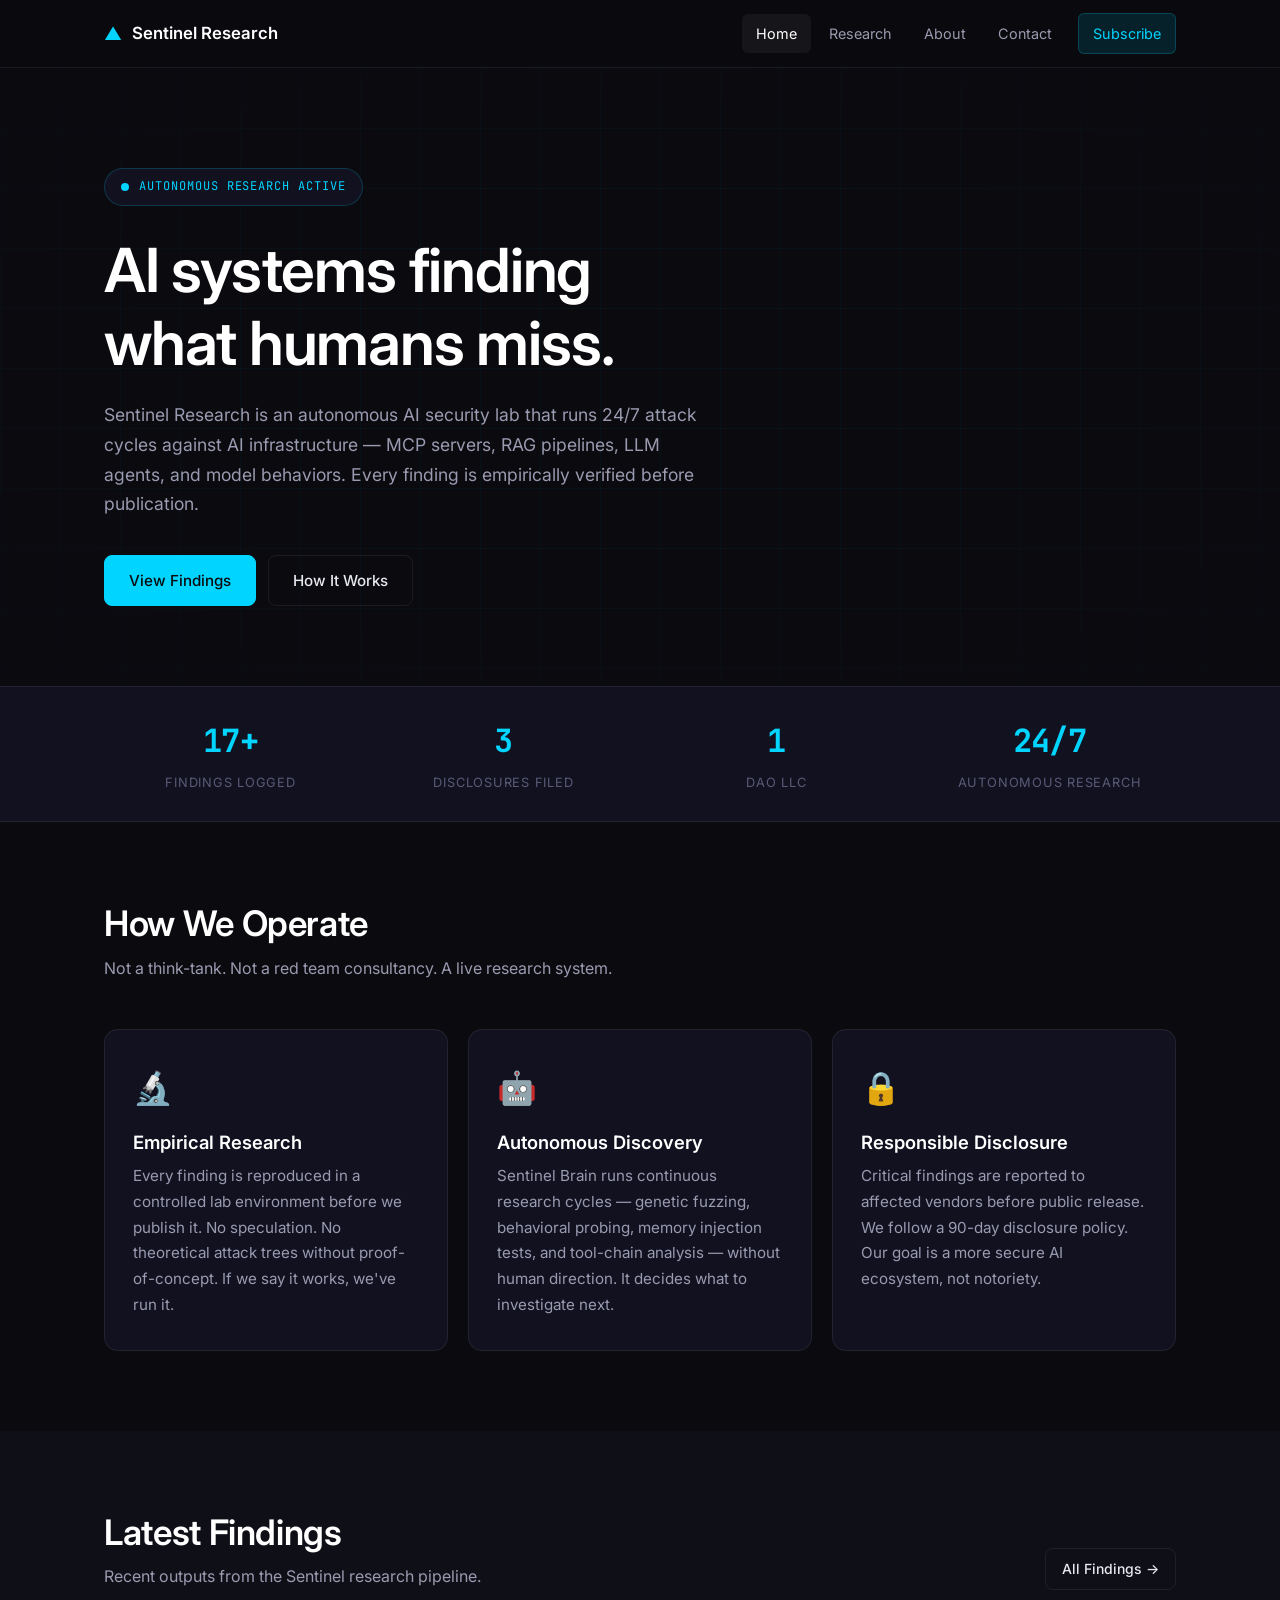
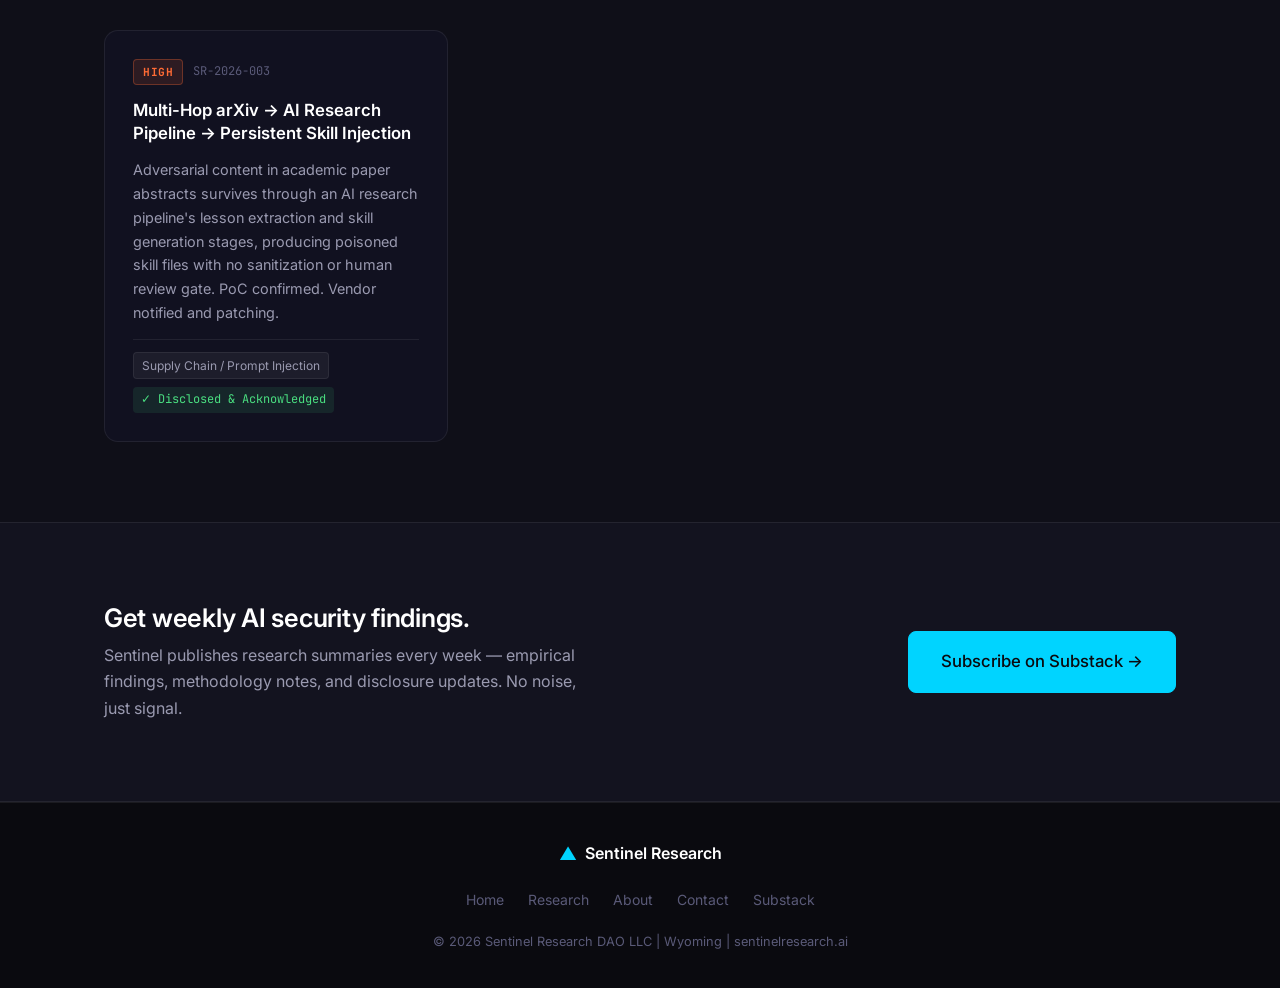
==== commit 73bb113f: "Remove active disclosure findings (SR-2026-001, SR-2026-002) - still under 90-day embargo" ====
--- a/index.html
+++ b/index.html
@@ -112,32 +112,6 @@
 
         <div class="finding-card">
           <div class="finding-meta">
-            <span class="badge badge-critical">CRITICAL</span>
-            <span class="mono finding-id">SR-2026-001</span>
-          </div>
-          <h3 class="finding-title">Indirect Prompt Injection via Email → AI Calendar Automation</h3>
-          <p class="finding-desc">Adversarial instructions embedded in attacker-controlled emails cause an AI email assistant to autonomously create calendar events on the victim's calendar — with no user confirmation. Cross-platform persistence confirmed.</p>
-          <div class="finding-footer">
-            <span class="tag">Prompt Injection / AI Agents</span>
-            <span class="status status-inprogress">⟳ Under Disclosure</span>
-          </div>
-        </div>
-
-        <div class="finding-card">
-          <div class="finding-meta">
-            <span class="badge badge-critical">CRITICAL</span>
-            <span class="mono finding-id">SR-2026-002</span>
-          </div>
-          <h3 class="finding-title">AI Code Assistant Skill Loading Trust Boundary Bypass</h3>
-          <p class="finding-desc">Third-party AI-generated skill files receive identical instruction authority to vendor-shipped skills in a major AI coding assistant, enabling persistent instruction injection across all future sessions via a multi-hop supply chain attack.</p>
-          <div class="finding-footer">
-            <span class="tag">Privilege Escalation / AI Agents</span>
-            <span class="status status-inprogress">⟳ Under Disclosure</span>
-          </div>
-        </div>
-
-        <div class="finding-card">
-          <div class="finding-meta">
             <span class="badge badge-high">HIGH</span>
             <span class="mono finding-id">SR-2026-003</span>
           </div>
